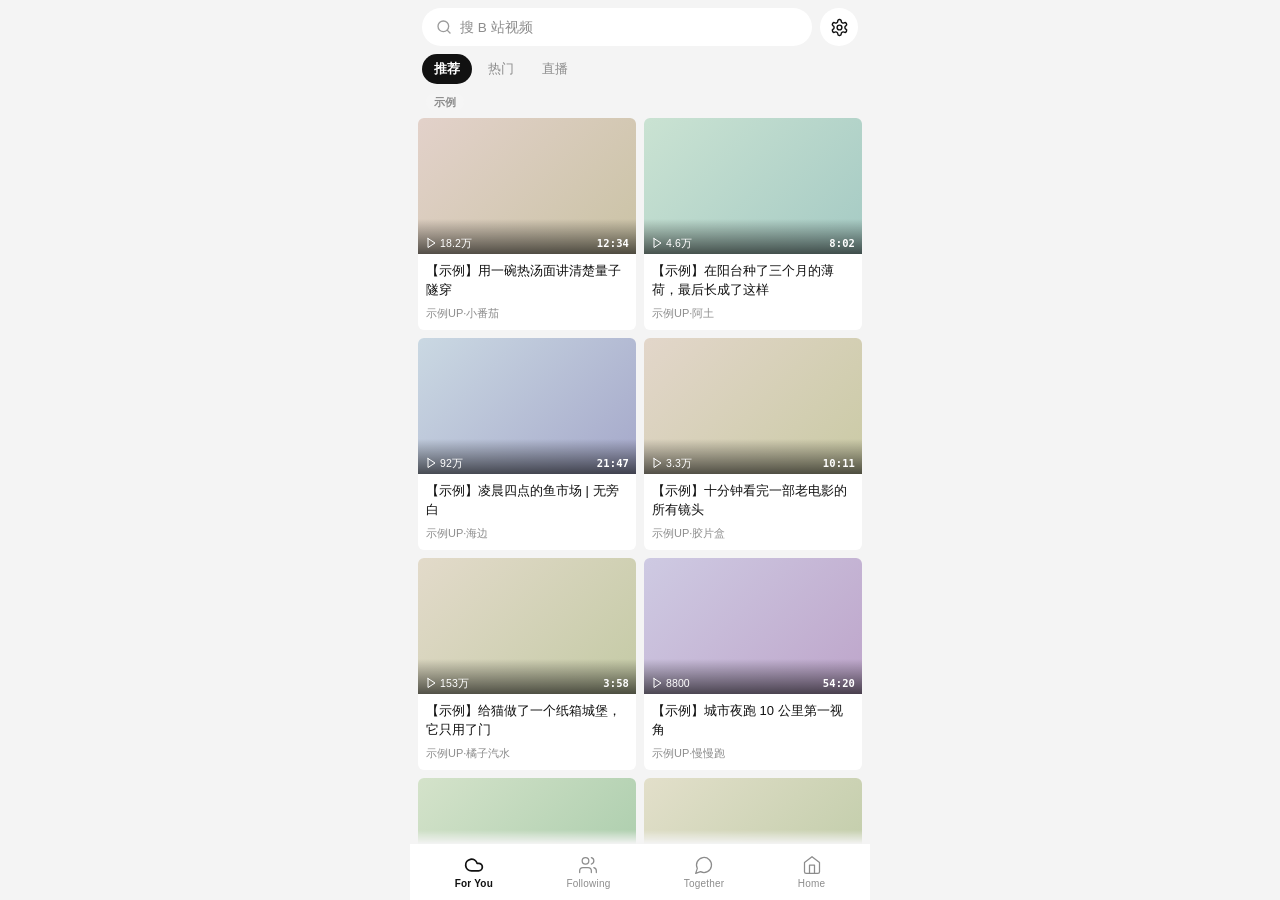
==== client/browse/index.html @ cd06a429 "bilitube: watch Bilibili together with your AI A self-hosted Bilibili player, a browse page and an M" ====
<!doctype html>
<html lang="zh-CN">
<head>
<meta charset="utf-8">
<meta name="viewport" content="width=device-width, initial-scale=1, viewport-fit=cover">
<title>bilitube</title>
<meta name="theme-color" content="#ffffff">
<!-- 封面直连 B 站图床：外站 Referer 它会 403。same-origin＝去别家不带 Referer，同站页面照带（播放页靠它认出从逛片页点进去的） -->
<meta name="referrer" content="same-origin">
<!-- bilitube 逛片页：推荐 / 关注 / 聊过 / 我的四页，点一部片跳到播放页（../?film=…）。
     外壳（顶栏、底栏、设置卡、按压手感、过渡动画）照 eryu（耳屿，CC BY-NC-SA 4.0，
     https://github.com/sebastianevan200-stack/eryu ，© Evelyn & River）的 client/index.html 改写，皮肤变量名沿用 eryu（见 skins.css）。
     两套皮：黑白（默认）和自定义（主题色＋自传底图），共用一个日夜开关（html[data-theme]）。
     部署要改的东西都在 config.js。
     图标：Lucide（https://lucide.dev ，ISC License，Copyright (c) Lucide Contributors 2022；
     portions (c) Cole Bemis 2013-2022, Feather, MIT）为主，另有两枚与 Feather Icons（MIT）相同，见 icons.js 和仓库根目录 NOTICE。 -->
<script src="config.js?v=8"></script>
<script>/* 在样式表加载前先把皮肤和日夜写到 <html> 上，免得开页闪一下。
   日夜的优先级：地址里的 ?theme= > 用户在设置里选过的 > config.followThemeKey 指向的键 > 系统深浅色。
   皮肤同理（?skin= > 选过的），只认 custom，其他值一律当黑白（bw）。 */
(function () {
  var C = window.BILITUBE_CONFIG || {}, P = C.storePrefix || "bilitube_", d = document.documentElement, s = null, t = null, q = null;
  try { q = new URLSearchParams(location.search); } catch (e) {}
  try { s = localStorage.getItem(P + "skin"); t = localStorage.getItem(P + "theme"); } catch (e) {}
  if (q && q.get("skin")) s = q.get("skin");
  if (q && q.get("theme")) t = q.get("theme");
  if (t !== "dark" && t !== "light") {
    try { if (C.followThemeKey) t = localStorage.getItem(C.followThemeKey); } catch (e) {}
    if (t !== "dark" && t !== "light") t = (window.matchMedia && matchMedia("(prefers-color-scheme: dark)").matches) ? "dark" : "light";
  }
  if (s !== "custom") s = "bw";
  /* 嵌入模式（?embed=1，且确实在 iframe 里）：给宿主聊天页用的窄版——没有底栏，推荐页顶栏右边那颗进「我的」。
     版式在 app.css 末尾，配色在 skins.css 末尾。 */
  if (q && q.get("embed") === "1" && window.parent !== window) d.setAttribute("data-embed", "1");
  d.setAttribute("data-theme", t);
  d.setAttribute("data-skin", s);
  document.querySelector('meta[name="theme-color"]').content = t === "dark" ? "#0a0a0a" : "#ffffff";
})();</script>
<link rel="stylesheet" href="skins.css?v=9">
<link rel="stylesheet" href="app.css?v=11">
</head>
<body>
<div id="skin-bg"></div>
<div id="app">
  <div class="topbar">
    <a class="topbar-btn" id="homeBtn" href="#" title="回主页" aria-label="回主页" hidden><i data-ic="back" data-s="20" data-w="1.8"></i></a>
    <form class="search-bar" id="searchForm" role="search" hidden>
      <button class="search-btn" type="submit" aria-label="搜索"><i data-ic="search" data-s="16" data-w="2"></i></button>
      <input class="search-input" id="searchIn" type="search" placeholder="搜 B 站视频" autocomplete="off" enterkeyhint="search">
      <button class="search-clear hidden" id="searchX" type="button" aria-label="清空"><i data-ic="x" data-s="14" data-w="2"></i></button>
    </form>
    <div class="topbar-title" id="topTitle"></div>
    <button class="topbar-btn" id="setBtn" type="button" title="设置" aria-label="设置"><i data-ic="gear" data-s="19" data-w="1.8"></i></button>
  </div>

  <div class="ptr" id="ptr" aria-hidden="true"><i data-ic="refresh" data-s="17" data-w="2"></i></div>
  <main class="tab-body" id="body">
    <section class="page" data-page="rcmd" id="pg-rcmd"></section>
    <section class="page" data-page="follow" id="pg-follow" hidden></section>
    <section class="page" data-page="talked" id="pg-talked" hidden></section>
    <section class="page" data-page="me" id="pg-me" hidden></section>
    <section class="page" data-page="sub" id="pg-sub" hidden></section>
  </main>

  <nav class="bottom-nav" id="nav">
    <button class="nav-item active" data-go="rcmd" type="button"><i data-ic="cloud"></i><span>For You</span></button>
    <button class="nav-item" data-go="follow" type="button"><i data-ic="users"></i><span>Following</span></button>
    <button class="nav-item" data-go="talked" type="button"><i data-ic="chat"></i><span>Together</span></button>
    <button class="nav-item" data-go="me" type="button"><i data-ic="home"></i><span>Home</span></button>
  </nav>
</div>
<div class="toast" id="toast" role="status" hidden></div>
<script src="icons.js"></script>
<script>window.BILITUBE_ICONS.mount();</script>
<script src="demo.js?v=2"></script>
<script src="prefs.js?v=5"></script>
<script src="app.js?v=11"></script>
</body>
</html>
---- client/browse/skins.css ----
/* ── 皮肤：两套，共用一个日夜开关（html[data-theme=light|dark]）。
   黑白＝html[data-skin=bw]（默认）：纯黑白，不垫底图，不用毛玻璃和阴影。
   自定义＝html[data-skin=custom]：底色和黑白一样，另加两样——
     ① 主题色 --key（在设置里挑，app.js 的 setAccent 写到 <html> 上），只用在选中的标签、底栏当前页、主要按钮、时间钮和链接上；
     ② 自传的底图（#skin-bg，有图时 <html> 带 data-bg="own"），这时区块变透明，只给托字的行和卡垫一层淡底（规则在 app.css 末尾）。
   设置卡、弹出卡这类面板在两套皮下都是黑白的样子，不跟主题色。
   变量名沿用 eryu 的 client/index.html；app.css 只读这些变量，不写死颜色。 ── */
:root {
  --ink: #111111; --ink-soft: #4a4a4a; --muted: #8c8c8c; --faint: #c9c9c9;
  --rose-deep: #111111;                     /* 顶栏圆钮里的图标色（变量名沿用 eryu） */
  --accent: #111111; --accent-soft: #6b6b6b;
  --btn: #111111; --btn-ink: #ffffff;       /* 面板里的实心小钮：永远黑（夜里白），不跟主题色 */
  --key: var(--btn); --key-ink: var(--btn-ink);   /* 主题色：没挑过＝和按钮一样的黑/白 */
  --good: #4d9b7b;
  --bad: #d96a5e;
  --paper: #ffffff;                         /* 内容块、卡片 */
  --seam: #f4f4f4;                          /* 页底和块之间的灰缝；面板里的行 */
  --milk: #f5f5f5; --milk-strong: #ffffff;  /* 按下态、加载骨架、小胶囊 */
  --line: #e8e8e8; --hairline: #ececec;
  --cv-bg: #f0f0f0;                         /* 封面没加载出来时 */
  --rose-rgb: 17, 17, 17; --rose-deep-rgb: 17, 17, 17;
  --pop-rgb: 17, 17, 17; --on-pop: #ffffff; /* 提示条的底与字 */
  --font-ui: -apple-system, BlinkMacSystemFont, "SF Pro Rounded", "PingFang SC", "Microsoft YaHei", sans-serif;
  --font-mono: "SF Mono", "Fira Code", "Cascadia Code", monospace;
  --r-s: 12px; --r-m: 20px; --r-full: 999px;
  --safe-bottom: env(safe-area-inset-bottom, 0px);
  color-scheme: light;

  /* ── 运动体系 ──
     只动 transform 和 opacity：这两个走合成器，不触发布局。
     时长全部收在这四个变量里，调一处全站跟着走。 */
  --ease-out:    cubic-bezier(.16, 1, .3, 1);      /* ≈ expo.out：猛起步、极缓收尾，主力 */
  --ease-in-out: cubic-bezier(.87, 0, .13, 1);     /* ≈ expo.inOut：转场用，两头都稳 */
  --ease-spring: cubic-bezier(.22, 1.12, .44, 1);  /* 轻微过冲，按压回弹用 */
  --ease-press:  cubic-bezier(.4, 0, .2, 1);       /* 按下去要跟手，这条不能慢 */

  --t-press: .12s;   /* 按下：必须即时 */
  --t-fast:  .3s;    /* 小元件：胶囊、图标、勾选 */
  --t-base:  .55s;   /* 主力：入场、卡片、封面 */
  --t-slow:  .9s;    /* 大转场 */
  --stagger: 42ms;   /* 列表逐行错开的间隔 */
}


/* ── 夜间：两套皮共用 ── */
html[data-theme="dark"] {
  --ink: #f2f2f2; --ink-soft: #b4b4b4; --muted: #7d7d7d; --faint: #3c3c3c;
  --rose-deep: #f2f2f2;
  --accent: #ffffff; --accent-soft: #a0a0a0;
  --btn: #f2f2f2; --btn-ink: #0a0a0a;
  --paper: #141414; --seam: #000000;
  --milk: #222222; --milk-strong: #1a1a1a;
  --line: #262626; --hairline: #1f1f1f;
  --cv-bg: #1e1e1e;
  --rose-rgb: 242, 242, 242; --rose-deep-rgb: 242, 242, 242;
  --pop-rgb: 242, 242, 242; --on-pop: #0a0a0a;
  color-scheme: dark;
}
input { color: var(--ink); }
input::placeholder { color: var(--muted); }

/* ── 自定义皮的底图：只有传了图（html[data-bg=own]，app.js 只在自定义皮下加）才显示。
   设置里「背景填充」控制 --bg-show（底图的不透明度，透出来的是素底 --paper），「背景模糊」控制 --bg-blur。
   --wash 是盖在图上的一层很薄的白（夜间为黑）纱，让没垫底的字（名字、数字、宫格）在花哨的图上也看得清；
   --film 是托字的行和卡共用的那层淡底。两者的浓淡都只在这里调。 ── */
html[data-skin="custom"] {
  --wash-a: 0.16; --wash: rgba(255, 255, 255, var(--wash-a));
  --film-a: 0.58; --film: rgba(255, 255, 255, var(--film-a));
  --film-2: rgba(255, 255, 255, calc(var(--film-a) + 0.2));   /* 叠在 --film 上的按钮、按下态 */
  --chip-a: 0.7; --chip: rgba(255, 255, 255, var(--chip-a));   /* 顶栏两颗圆钮和搜索条：直接浮在图上，白天白、夜间黑 */
}
html[data-skin="custom"][data-theme="dark"] {
  --wash-a: 0.55; --wash: rgba(0, 0, 0, var(--wash-a));
  --film-a: 0.42; --film: rgba(0, 0, 0, var(--film-a));
  --film-2: rgba(0, 0, 0, calc(var(--film-a) + 0.12));
  --chip-a: 0.5; --chip: rgba(0, 0, 0, var(--chip-a));
}
/* 灰字直接落在图上容易看不清：有底图时，页面内容（#app，不含弹出面板）的次要文字颜色加深一档 */
html[data-bg="own"] #app { --ink-soft: #333333; --muted: #6a6a6a; }
html[data-bg="own"][data-theme="dark"] #app { --ink-soft: #d6d6d6; --muted: #ababab; }
#skin-bg {
  position: fixed; inset: -40px; z-index: 0; pointer-events: none; display: none;
  background: center / cover no-repeat;
  filter: blur(var(--bg-blur, 14px)); transform: scale(1.08);   /* 放大一点，糊开的边不露白 */
  opacity: var(--bg-show, 1);
}
html[data-bg="own"] #skin-bg { display: block; }
#skin-bg::after { content: ""; position: absolute; inset: 0; background: var(--wash, transparent); }
.hs-range { flex: 1; min-width: 0; accent-color: var(--btn); height: 28px; }

/* ── 设置卡里的行：实底，无描边、无阴影、无毛玻璃 ── */
.home-settings { margin: 10px 14px 4px; display: flex; flex-direction: column; gap: 8px; }
.hs-row {
  display: flex; align-items: center; gap: 10px; padding: 10px 14px;
  background: var(--seam); border: 0; border-radius: 16px;
}
.hs-label { font-size: 11.5px; font-weight: 600; color: var(--accent); letter-spacing: 0.18em; flex-shrink: 0; }
.hs-val { flex: 1; min-width: 0; font-size: 12.5px; color: var(--ink-soft); white-space: nowrap; overflow: hidden; text-overflow: ellipsis; }
.hs-sec { margin: 14px 4px 2px; font-size: 11px; font-weight: 600; letter-spacing: 0.18em; color: var(--muted); }
.hs-input { flex: 1; min-width: 0; font: inherit; font-size: 13px; color: var(--ink); background: transparent; border: none; border-bottom: 1px solid var(--hairline); padding: 4px 2px; outline: none; }
@media (pointer: coarse) { .hs-input { font-size: 16px; } }   /* iPhone：输入框字号小于 16px，点进去整页会自己放大 */
.hs-input:focus { border-bottom-color: var(--accent); }
.hs-avatar { width: 34px; height: 34px; border-radius: 50%; overflow: hidden; flex-shrink: 0; background: var(--milk-strong); border: 1px solid var(--line); display: grid; place-items: center; color: var(--muted); cursor: pointer; }
.hs-avatar img { width: 100%; height: 100%; object-fit: cover; display: block; }
.hs-btn {
  background: var(--btn); color: var(--btn-ink); border: none; border-radius: var(--r-full);
  padding: 7px 14px; font-size: 12px; font-weight: 600; flex-shrink: 0;
}
.hs-btn.on { background: var(--btn); color: var(--btn-ink); }
.hs-btn-quiet { background: var(--paper); color: var(--ink-soft); border: 0; }
.hs-seg { display: flex; gap: 6px; margin-left: auto; }
.hs-seg .hs-btn { display: inline-flex; align-items: center; gap: 5px; }
.skin-swatches { display: flex; gap: 10px; flex: 1; justify-content: flex-end; }
.skin-sw {
  width: 30px; height: 30px; border-radius: 50%; border: 2px solid var(--faint); padding: 0; position: relative;
  transition: transform var(--t-fast) var(--ease-spring), box-shadow var(--t-fast) var(--ease-out);
}
.skin-sw[data-skin="bw"] { background: #ffffff; box-shadow: inset 0 0 0 6px #111111; }   /* 黑白：白芯黑圈 */
.skin-sw[data-skin="bw"].active { box-shadow: inset 0 0 0 6px #111111, 0 0 0 2px var(--btn); }
.skin-sw[data-skin="custom"] { background: conic-gradient(from 200deg, #ffd6e4, #fff3cf, #cfe8ff, #e9d6ff, #ffd6e4); }
.skin-sw.active { transform: scale(1.12); box-shadow: 0 0 0 2px var(--btn); }
.skin-sw.active::after {
  content: '✓'; position: absolute; inset: 0; display: grid; place-items: center;
  font-size: 13px; font-weight: 700; color: #fff; text-shadow: 0 1px 2px rgba(0, 0, 0, 0.55);
}

/* ── 设置卡、扫码卡：两套皮下都是白卡（夜间黑卡），不跟主题色，不加阴影和毛玻璃 ── */
.qr-sheet {
  position: fixed; inset: 0; z-index: 9200; display: flex; align-items: center; justify-content: center;
  background: rgba(0, 0, 0, 0.4);
  animation: sheetIn var(--t-fast) var(--ease-out);
}
@keyframes sheetIn { from { opacity: 0; } to { opacity: 1; } }
@keyframes cardIn { from { opacity: 0; transform: translateY(10px) scale(.97); } to { opacity: 1; transform: none; } }
.qr-sheet .qr-card { animation: cardIn var(--t-base) var(--ease-out); }
.qr-sheet.hidden { display: none; }
.qr-card {
  width: min(320px, 90vw); background: var(--paper); border: 0; border-radius: 22px;
  padding: 20px 18px 16px; text-align: center;
}
.qr-title { font-size: 11.5px; font-weight: 600; letter-spacing: 0.18em; color: var(--accent); }
.qr-actions { display: flex; gap: 8px; justify-content: center; margin-top: 10px; }
.qr-actions button {
  font: inherit; font-size: 12px; border-radius: var(--r-full); padding: 7px 14px;
  border: 0; background: transparent; color: var(--ink-soft);
}
.qr-actions button.primary { background: var(--btn); color: var(--btn-ink); }
.set-card { text-align: left; }
.set-card .qr-title { text-align: center; margin-bottom: 12px; }
.set-card .home-settings { margin: 0; }
.set-card .hs-row { margin-top: 8px; }
.set-card .qr-actions { margin-top: 14px; }

@media (prefers-reduced-motion: reduce) {
  :root { --t-press: 0s; --t-fast: 0s; --t-base: 0s; --t-slow: 0s; --stagger: 0ms; }
}

/* ── 嵌入模式（html[data-embed]，?embed=1）：黑白皮的白天换一组更柔和的浅色，便于和宿主聊天页搭配——
   灰缝和按下态用浅粉（#FAEEF5 / #F9DCEC），选中和实心按钮用玫瑰色 #D9A3BD，文字用暖灰（#6F6E71 一族）。
   夜间仍是黑白；自定义皮不改（以用户自己挑的主题色和底图为准）。播放页（client/index.html）的嵌入模式用的是同一组色值。
   想让嵌入时也保持纯黑白，删掉下面这两段即可。 ── */
html[data-embed][data-skin="bw"]:not([data-theme="dark"]) {
  --ink: #57555a; --ink-soft: #6f6e71; --muted: #8c8b8e; --faint: #b0afb1;
  --rose-deep: #6f6e71; --accent: #6f6e71; --accent-soft: #8c8b8e;
  --btn: #d9a3bd; --btn-ink: #ffffff;
  --key: #d9a3bd; --key-ink: #ffffff;
  --seam: #faeef5; --milk: #faeef5; --milk-strong: #f9dcec;
  --line: #f3e3ec; --hairline: #f6e9f0; --cv-bg: #faeef5;
  --rose-rgb: 111, 110, 113; --rose-deep-rgb: 111, 110, 113;
  --pop-rgb: 111, 110, 113;
}
html[data-embed][data-theme="dark"] { --milk-strong: #222222; }
---- client/browse/app.css ----
/* bilitube 逛片页的版式。
   外壳（顶栏两颗圆钮、底栏、按压手感、入场动画、设置卡）照 eryu（耳屿，CC BY-NC-SA 4.0，
   https://github.com/sebastianevan200-stack/eryu ，© Evelyn & River）的 client/index.html 改写；
   颜色全部读 skins.css 的变量，去掉了毛玻璃、半透明和阴影。
   内容区参照 B 站 App 的板块排法：不画线、不画框，页底一层浅灰（--seam），内容落在白块上，
   块与块之间留一道灰缝；选中态用实底。 */

/* ── Reset（照 eryu） ── */
*, *::before, *::after { box-sizing: border-box; margin: 0; padding: 0; }
html, body {
  height: 100%; width: 100%; height: 100dvh;
  font-family: var(--font-ui); font-weight: 500; color: var(--ink);
  overflow: hidden; background: var(--seam, var(--paper));
  -webkit-font-smoothing: antialiased; -webkit-tap-highlight-color: transparent;
}
button { font-family: inherit; cursor: pointer; color: inherit; }
input { font-family: inherit; }
a { color: inherit; text-decoration: none; }
[hidden] { display: none !important; }
button:focus-visible, input:focus-visible, a:focus-visible, [tabindex]:focus-visible {
  outline: 2px solid rgba(var(--rose-deep-rgb), 0.55); outline-offset: 2px; border-radius: 8px;
}

/* ── App Shell（照 eryu） ── */
#app { width: 100%; height: 100%; height: 100dvh; display: flex; flex-direction: column; overflow: hidden; position: relative; z-index: 1; background: var(--seam, var(--paper)); }
@media (min-width: 560px) { #app { max-width: 460px; margin: 0 auto; } }

/* ── Top Bar（照 eryu：左右两颗浮钮；推荐页中间是搜索条，二级页中间是标题） ── */
/* 顶栏高度只由一个变量决定：--top-inset ＝ 安全区（--sat）＋ 54px。顶栏本身就是这么高（38px 的钮居中，上下各留 8px），
   内容区顶上也正好让出这么多。高度写死而不靠内边距撑，免得里面某个元素稍高一点顶栏就变高、压住下面的标签行。 */
:root { --sat: env(safe-area-inset-top, 0px); --top-inset: calc(54px + var(--sat)); }
.topbar {
  position: absolute; top: 0; left: 0; right: 0; z-index: 6;
  height: var(--top-inset); padding: var(--sat) 12px 0;
  display: flex; align-items: center; justify-content: space-between; gap: 8px;
  background: transparent;   /* 不画带子：滚上来的内容靠 .tab-body 顶上的渐隐退场 */
}
.topbar-title { flex: 1; text-align: center; font-size: 15px; font-weight: 600; color: var(--ink); }
.topbar-title:empty { display: none; }
.topbar-btn {
  width: 38px; height: 38px; flex-shrink: 0;
  background: var(--paper); border: 0; border-radius: var(--r-full);
  color: var(--rose-deep); text-decoration: none;
  display: flex; align-items: center; justify-content: center;
  transition: transform var(--t-base) var(--ease-spring), background var(--t-fast) var(--ease-out);
}
.topbar-btn:active { transform: scale(0.9); }
/* 搜索胶囊（照 eryu .search-bar，去掉描边）。左边的放大镜就是提交按钮，回车也能搜 */
.search-bar {
  flex: 1; min-width: 0; height: 38px; display: flex; align-items: center; gap: 4px; padding: 0 5px 0 6px;
  background: var(--paper); border: 0; border-radius: var(--r-full); color: var(--ink-soft);
}
.search-input { flex: 1; border: none; background: transparent; font-size: 13.5px; color: var(--ink); outline: none; min-width: 0; padding: 4px 0; }
@media (pointer: coarse) { .search-input { font-size: 16px; } }   /* iPhone：输入框字号小于 16px，点进去整页会自己放大（搜索条、房间号都是这个类） */
.search-input::placeholder { color: var(--muted); }
.search-input::-webkit-search-cancel-button { display: none; }
.search-btn { background: none; border: 0; color: var(--ink-soft); padding: 6px 4px 6px 8px; border-radius: var(--r-full); display: flex; flex-shrink: 0; transition: transform var(--t-base) var(--ease-spring); }
.search-btn .ic { opacity: 0.55; }
.search-btn:active { transform: scale(0.9); }
.search-clear { background: none; border: none; color: var(--muted); padding: 6px; border-radius: var(--r-full); display: flex; }
.search-clear.hidden { display: none; }

/* ── Body ── */
.tab-body { flex: 1; overflow-y: auto; overflow-x: hidden; -webkit-overflow-scrolling: touch; scrollbar-width: none; }
/* 渐隐：遮罩挂在滚动容器本身（遮罩随容器的框走、不随内容滚动，整块只算一次，不是每行一份）。
   顶部：顶栏下沿（--top-inset）以下完全显示，往上 --fade-top 这一段淡出；底部：贴着底栏的 --fade-bot 一段淡出。
   淡掉的地方露出后面的页底（黑白皮是灰缝色，自定义皮是底图），所以顶栏、底栏都不需要画底色。 */
:root { --fade-top: 12px; --fade-bot: 14px; }   /* 顶部这段要短：圆钮下沿在 --top-inset 上方 8px，再长就会从钮后面透出半截字 */
.tab-body {
  -webkit-mask-image: linear-gradient(to bottom, transparent calc(var(--top-inset) - var(--fade-top)), #000 var(--top-inset), #000 calc(100% - var(--fade-bot)), transparent);
          mask-image: linear-gradient(to bottom, transparent calc(var(--top-inset) - var(--fade-top)), #000 var(--top-inset), #000 calc(100% - var(--fade-bot)), transparent);
}
.tab-body::-webkit-scrollbar { display: none; }
.page { padding: var(--top-inset) 0 12px; }

/* ── 入场动画（照 eryu）：列表逐行错开 --stagger，最多错开到第 14 行；切页时整页轻轻淡入。只动 transform / opacity ── */
@keyframes stagger-in {
  from { opacity: 0; transform: translate3d(0, 14px, 0); }
  to   { opacity: 1; transform: none; }
}
.stagger-in {
  animation: stagger-in var(--t-base) var(--ease-out) backwards;
  animation-delay: calc(min(var(--i, 0), 14) * var(--stagger));
}
@keyframes tab-enter { from { opacity: 0; } to { opacity: 1; } }
.tab-body.tab-enter { animation: tab-enter var(--t-fast) var(--ease-out); }

/* ── 下拉刷新：圆钮的样式同顶栏 .topbar-btn，转圈速度同 .spinner（0.6s） ── */
.ptr {
  position: absolute; left: 50%; top: var(--top-inset); z-index: 5; width: 36px; height: 36px; border-radius: var(--r-full);
  background: var(--paper); color: var(--ink-soft); display: grid; place-items: center; pointer-events: none;
  opacity: 0; transform: translate3d(-50%, -44px, 0);
}
.ptr .ic { display: block; }
.ptr.busy .ic { animation: spin 0.6s linear infinite; }
.tab-body { overscroll-behavior-y: contain; }

/* ── Bottom Nav（照 eryu，改为实底） ── */
.bottom-nav {
  display: flex; justify-content: space-around; align-items: center;
  margin: 0; padding: 6px 8px calc(var(--safe-bottom) + 6px);
  background: var(--paper); flex-shrink: 0; position: relative;
}
.nav-item {
  display: flex; flex-direction: column; align-items: center; gap: 3px;
  background: none; border: none; color: var(--muted);
  font-size: 10px; letter-spacing: 0.2px; padding: 5px 18px;
  transition: color var(--t-fast) var(--ease-out), transform var(--t-base) var(--ease-spring);
}
.nav-item:active { transform: translateY(1px); }
.nav-item.active { color: var(--key); }
.nav-item.active span { font-weight: 600; }
.nav-item svg { fill: none; stroke: currentColor; stroke-width: 1.5; stroke-linecap: round; stroke-linejoin: round; transition: stroke-width var(--t-fast) var(--ease-out); }
.nav-item.active svg { fill: none; stroke-width: 2.1; }

/* ── 通用：白块、灰缝、空状态 ── */
.blk { background: var(--paper); padding: 12px 16px; }
.blk + .blk, .gap { margin-top: 8px; }
.card { background: var(--paper); border-radius: var(--r-s); margin: 0 10px 10px; padding: 12px 14px; }
.blk-hd { display: flex; align-items: center; gap: 8px; margin-bottom: 10px; }
.blk-hd .t { font-size: 15px; font-weight: 600; color: var(--ink); min-width: 0; overflow: hidden; text-overflow: ellipsis; white-space: nowrap; }
.blk-hd .more { margin-left: auto; flex-shrink: 0; display: inline-flex; align-items: center; gap: 1px; font-size: 12px; color: var(--muted); background: none; border: 0; padding: 0; }
.empty-line { padding: 18px 16px; color: var(--muted); font-size: 12.5px; letter-spacing: .02em; }
.demo { font-size: 10.5px; font-weight: 600; color: var(--muted); background: var(--milk); border-radius: var(--r-full); padding: 2px 8px; }
.demo-row { padding: 0 16px 8px; }

/* 标签：未选中只有灰字，选中为实底（推荐/热门/直播、关注里的人、追番/追剧） */
.tabs { display: flex; align-items: center; gap: 4px; padding: 0 12px 8px; overflow-x: auto; scrollbar-width: none; }
.tabs::-webkit-scrollbar { display: none; }
.tab { flex: 0 0 auto; border: 0; background: none; color: var(--muted); font-size: 13px; font-weight: 500; padding: 6px 12px; border-radius: var(--r-full); white-space: nowrap; }
.tab.on { background: var(--key); color: var(--key-ink); font-weight: 600; }
.tabs .sp { flex: 1; }
.tab.icon { display: inline-flex; align-items: center; gap: 4px; color: var(--ink-soft); }

/* ── 封面 ── */
.cv { position: relative; width: 100%; aspect-ratio: 16 / 10; overflow: hidden; background: var(--cv-bg, var(--milk)) center / cover no-repeat; border-radius: 6px; }
.cv.ph { background-image: linear-gradient(135deg, hsl(var(--h, 330) 30% 84%), hsl(calc(var(--h, 330) + 30) 26% 72%)); }
html[data-theme="dark"] .cv.ph { background-image: linear-gradient(135deg, hsl(var(--h, 330) 16% 30%), hsl(calc(var(--h, 330) + 30) 14% 20%)); }
/* 封面底部一层从下往上的暗渐变：播放量、弹幕数在左，时长在右 */
.cv .ov {
  position: absolute; left: 0; right: 0; bottom: 0; padding: 18px 7px 5px; display: flex; align-items: center; gap: 9px;
  background: linear-gradient(to top, rgba(0, 0, 0, 0.62), rgba(0, 0, 0, 0)); color: #fff;
  font: 500 10.5px/1 var(--font-ui); letter-spacing: 0.01em;
}
.cv .ov span { display: inline-flex; align-items: center; gap: 3px; white-space: nowrap; }
.cv .ov .r { margin-left: auto; font-family: var(--font-mono); font-weight: 600; }
.cv .ov svg { width: 12px; height: 12px; }
/* 封面是 <img loading=lazy>（直连 B 站图床小图），到了再淡进来；叠在暗渐变那层底下 */
.cv .cvi { position: absolute; inset: 0; width: 100%; height: 100%; object-fit: cover; opacity: 0; transition: opacity var(--t-fast, .18s) ease-out; }
.cv .cvi.on { opacity: 1; }
.cv .ov { z-index: 1; }

/* 推荐：两列白卡（卡片没有边框，靠灰缝分开） */
.grid2 { display: grid; grid-template-columns: 1fr 1fr; gap: 8px; padding: 0 8px; }
.vc { min-width: 0; cursor: pointer; display: block; background: var(--paper); border-radius: 6px; overflow: hidden; transition: transform var(--t-base) var(--ease-spring); }
.vc .cv { border-radius: 0; }
.vc .t { padding: 8px 8px 0; font-size: 13px; font-weight: 400; line-height: 1.45; color: var(--ink); min-height: calc(2.9em + 8px);
  display: -webkit-box; -webkit-line-clamp: 2; -webkit-box-orient: vertical; overflow: hidden; }
.vc .m { padding: 6px 8px 9px; font-size: 11px; color: var(--muted); white-space: nowrap; overflow: hidden; text-overflow: ellipsis; }
.vc:active { transform: scale(0.978); }
.more-row { display: flex; justify-content: center; padding: 14px 0 4px; }

/* 一排三张（收藏夹预览、AI 入口卡） */
.row3 { display: grid; grid-template-columns: repeat(3, 1fr); gap: 8px; }
.row3 .it { min-width: 0; cursor: pointer; }
.row3 .t { margin-top: 6px; font-size: 12px; line-height: 1.4; color: var(--ink); display: -webkit-box; -webkit-line-clamp: 2; -webkit-box-orient: vertical; overflow: hidden; }

/* 一行一条（历史记录、稍后再看、播放列表、番剧）：左边封面，右边标题和灰字，行与行之间只留空白 */
.rows { display: flex; flex-direction: column; }
.row { display: flex; gap: 12px; padding: 8px 16px; cursor: pointer; background: var(--paper); transition: transform var(--t-base) var(--ease-spring), background var(--t-fast) var(--ease-out); }
.row:active { background: var(--milk); }
/* 列表行按下时轻微缩小（照 eryu 的按压手感） */
.row:active, .post:active, .lv:active { transform: scale(0.978); }
.post, .lv { transition: transform var(--t-base) var(--ease-spring), background var(--t-fast) var(--ease-out); }

/* ── 横滑删除（播放列表 / 稍后再看）：行底下垫一层删除按钮，往哪边滑就从哪边露出来；滑过半行变成红底＝松手就删 ── */
.sw { position: relative; overflow: hidden; }
.sw-act { position: absolute; inset: 0; display: flex; align-items: center; justify-content: flex-end; padding: 0 28px; background: var(--milk); color: var(--ink-soft); cursor: pointer; opacity: 0; transition: opacity var(--t-fast) var(--ease-out), background var(--t-fast) var(--ease-out), color var(--t-fast) var(--ease-out); }
.sw.l .sw-act { justify-content: flex-start; }
.sw.l .sw-act, .sw.r .sw-act { opacity: 1; }
.sw.go .sw-act, .sw.open .sw-act { background: var(--bad); color: #fff; }
.sw-ic { display: inline-flex; transition: transform var(--t-base) var(--ease-spring); }
.sw.go .sw-ic { transform: scale(1.15); }
.sw .row { position: relative; touch-action: pan-y; will-change: transform; transition: transform var(--t-base) var(--ease-out), background var(--t-fast) var(--ease-out); }
.sw.gone { opacity: 0; transition: opacity var(--t-fast) var(--ease-out); }
.sw.gone .row { transition: transform .26s var(--ease-out); }
.row .cv { width: 136px; flex-shrink: 0; }
.row .tx { flex: 1; min-width: 0; display: flex; flex-direction: column; }
.row .t { font-size: 13.5px; font-weight: 400; line-height: 1.45; color: var(--ink); display: -webkit-box; -webkit-line-clamp: 2; -webkit-box-orient: vertical; overflow: hidden; }
.row .m { margin-top: auto; font-size: 11px; color: var(--muted); white-space: nowrap; overflow: hidden; text-overflow: ellipsis; line-height: 1.6; }
.grp { font-size: 15px; font-weight: 600; padding: 14px 16px 6px; }
.blk.flush { padding: 0 0 8px; }

/* ── 关注 ── */
.live-sum { display: flex; align-items: center; gap: 10px; cursor: pointer; padding: 2px 0; }
.live-sum + .live-sum { margin-top: 10px; }
.live-sum .fa { width: 28px; height: 28px; border-radius: 50%; background: var(--milk) center / cover; flex-shrink: 0; }
.live-sum .k { font-size: 12px; font-weight: 600; background: var(--key); color: var(--key-ink); border-radius: 4px; padding: 2px 5px; flex-shrink: 0; }
.live-sum .tx { flex: 1; min-width: 0; font-size: 13px; color: var(--ink); white-space: nowrap; overflow: hidden; text-overflow: ellipsis; }
.live-sum .tx b { font-weight: 600; margin-right: 6px; }
.live-sum .tx span { color: var(--muted); }
/* AI 主页的「关注」：一行四个，头像圆＋名字一行 */
.fg-ups { display: grid; grid-template-columns: repeat(4, 1fr); gap: 14px 6px; }
.fg-up { display: flex; flex-direction: column; align-items: center; gap: 6px; min-width: 0; background: none; border: 0; padding: 0; cursor: pointer; color: var(--ink); }
.fg-up .fa { width: 44px; height: 44px; border-radius: 50%; background: var(--milk) center / cover; }
.fg-up .nm { max-width: 100%; font-size: 12px; white-space: nowrap; overflow: hidden; text-overflow: ellipsis; }
.post { background: var(--paper); padding: 12px 16px 14px; cursor: pointer; }
.post + .post { margin-top: 8px; }
.post .who { font-size: 13.5px; font-weight: 600; color: var(--ink); }
.post .when { font-size: 11px; color: var(--muted); margin-top: 2px; }
.post .cv { margin-top: 10px; aspect-ratio: 16 / 9; }
.post .t { margin-top: 9px; font-size: 14px; font-weight: 500; line-height: 1.45; color: var(--ink); white-space: nowrap; overflow: hidden; text-overflow: ellipsis; }
.post .cv .ov { padding: 26px 10px 8px; font-size: 11.5px; }

/* ── 我的（参照 B 站 App 的「我的」：头像在左、名字在右，一排数字，下面是图标宫格） ── */
.me-top { display: flex; align-items: center; gap: 14px; }
/* 头像圆：有图就铺满；没图是纯色圆里一个线条小人 */
.av { display: inline-grid; place-items: center; flex-shrink: 0; border-radius: 50%; border: 0; padding: 0; background: var(--milk) center / cover no-repeat; color: var(--muted); }
.av.ph { background-image: none; }
.me-av { width: 60px; height: 60px; cursor: pointer; transition: transform var(--t-base) var(--ease-spring); }
.me-av:active { transform: scale(0.94); }
.av.sm { width: 26px; height: 26px; }
.me-who { min-width: 0; }
.me-name { font-size: 18px; font-weight: 600; color: var(--ink); }
.me-sub { font-size: 12px; color: var(--muted); margin-top: 3px; }
.nums { display: grid; grid-template-columns: repeat(4, 1fr); margin-top: 16px; }
.num { display: flex; flex-direction: column; align-items: center; gap: 3px; background: none; border: 0; padding: 2px 0; }
.num b { font-size: 16px; font-weight: 600; color: var(--ink); }
.num span { font-size: 11px; color: var(--muted); }
.gd-t { font-size: 15px; font-weight: 600; color: var(--ink); margin: 2px 0 4px; }
.grid4 { display: grid; grid-template-columns: repeat(4, 1fr); }
.gi { display: flex; flex-direction: column; align-items: center; gap: 7px; padding: 12px 0; background: none; border: 0; color: var(--ink); border-radius: var(--r-s); }
.gi:active { background: var(--milk); }
.gi span { font-size: 12px; color: var(--ink-soft); }

/* ── AI 的入口卡（「我的」页最下面）和 AI 的主页 ── */
.pal-card { cursor: pointer; padding-bottom: 14px; transition: background var(--t-fast) var(--ease-out); }
.pal-card:active { background: var(--milk); }
.pal-card .blk-hd { margin-bottom: 10px; }
.pal-top .me-top { margin-bottom: 2px; }
.pal-empty { font-size: 12.5px; color: var(--muted); padding: 2px 0 2px; }
.pal-top { padding: 18px 16px 14px; }
.nums.n3 { grid-template-columns: repeat(3, 1fr); }
.nums div.num { cursor: default; }
.sec { display: flex; align-items: center; padding: 18px 16px 8px; }
.sec > span { font-size: 15px; font-weight: 600; color: var(--ink); }
.sec .more { margin-left: auto; display: inline-flex; align-items: center; gap: 1px; font-size: 12px; color: var(--muted); background: none; border: 0; padding: 0; }
.sec + div > .empty-line, .sec + .empty-line { padding-top: 4px; }
.pdm { display: flex; gap: 10px; align-items: baseline; }
.pdm + .pdm { margin-top: 12px; }
.pdm .tx { flex: 1; min-width: 0; }
.pdm .s { font-size: 13.5px; line-height: 1.55; color: var(--ink); word-break: break-word; }
.pdm .m { font-size: 11px; color: var(--muted); margin-top: 2px; white-space: nowrap; overflow: hidden; text-overflow: ellipsis; }

/* ── 聊过的片：一部片一张白卡（无边框），每行是时间钮＋一条弹幕 ── */
.tk-film { display: flex; gap: 10px; align-items: center; cursor: pointer; }
.tk-film .cv { width: 104px; flex-shrink: 0; }
.tk-film .tx { flex: 1; min-width: 0; }
.tk-film .t { font-size: 13.5px; font-weight: 500; line-height: 1.45; color: var(--ink); display: -webkit-box; -webkit-line-clamp: 2; -webkit-box-orient: vertical; overflow: hidden; }
.tk-film .m { font-size: 11px; color: var(--muted); margin-top: 3px; }
.tk-lines { margin-top: 10px; display: flex; flex-direction: column; gap: 6px; }
.ln { display: flex; gap: 8px; align-items: baseline; }
.ts { flex: 0 0 auto; min-width: 50px; text-align: center; font: 600 11px/1 var(--font-mono); color: var(--key); background: var(--milk); border-radius: var(--r-full); padding: 4px 7px; border: 0; }
.ts.same { visibility: hidden; }
.ln .tx { font-size: 13.5px; line-height: 1.6; color: var(--ink); word-break: break-word; }
.ln.ai .tx { color: var(--ink-soft); }
.ln.ai .who { font-size: 11px; font-weight: 600; color: var(--muted); margin-right: 6px; }
.ln .more-lines { font-size: 12px; color: var(--muted); padding-left: 58px; }
.mo { font-size: 13px; font-weight: 600; color: var(--muted); padding: 6px 16px 10px; }

/* ── 按压手感（照 eryu）：按下时过渡缩短到 --t-press，松手再按原速回弹 ── */
button:active, .nav-item:active, .row:active, .tab:active, .vc:active, .post:active, .lv:active {
  transition-duration: var(--t-press) !important;
  transition-timing-function: var(--ease-press) !important;
}

.toast {
  position: fixed; left: 50%; bottom: calc(76px + var(--safe-bottom)); transform: translateX(-50%); z-index: 9300;
  display: flex; align-items: center; gap: 14px;
  background: rgb(var(--pop-rgb)); color: var(--on-pop); font-size: 12.5px; padding: 8px 16px; border-radius: var(--r-full);
  white-space: nowrap; animation: fadeUp var(--t-fast) var(--ease-out);   /* 照 eryu .toast 的 fadeUp，补上 translateX(-50%) */
}
@keyframes fadeUp {
  from { opacity: 0; transform: translateX(-50%) translateY(8px); }
  to { opacity: 1; transform: translateX(-50%) translateY(0); }
}
.toast-act { background: none; border: 0; color: var(--on-pop); font-size: 12.5px; font-weight: 700; padding: 2px 0; text-decoration: underline; text-underline-offset: 3px; }
@keyframes spin { to { transform: rotate(360deg); } }
/* 照 eryu .spinner */
.spinner {
  width: 22px; height: 22px; border: 2.5px solid rgba(var(--rose-rgb), 0.2);
  border-top-color: var(--accent-soft); border-radius: 50%;
  animation: spin 0.6s linear infinite; margin: 34px auto;
}
.sk { background: var(--milk); border-radius: 6px; }

/* 设置卡（行、按钮、色块的样式在 skins.css）项目较多，矮屏上卡片内部滚动 */
.set-card { max-height: calc(100% - 32px - env(safe-area-inset-top, 0px) - env(safe-area-inset-bottom, 0px)); /* 不认 dvh 的旧 iPhone（iOS 15.4 以前）用这行 */ max-height: calc(100dvh - 32px - env(safe-area-inset-top, 0px) - env(safe-area-inset-bottom, 0px)); overflow-y: auto; overscroll-behavior: contain; scrollbar-width: none; }
.set-card::-webkit-scrollbar { display: none; }
.hs-avatar.av { width: 34px; height: 34px; }
/* 扫码卡：二维码是后端（mcp/bili_mcp.py）生成的 png */
.qr-box {
  margin: 14px auto 10px; width: 196px; height: 196px; background: #fff; border-radius: 14px; padding: 8px;
  display: grid; place-items: center;
}
.qr-box svg, .qr-box img { width: 100%; height: 100%; display: block; image-rendering: pixelated; }
.qr-box .spinner { margin: 0; }
.qr-msg { font-size: 12.5px; color: var(--ink-soft); min-height: 1.6em; line-height: 1.6; }
.acct { display: flex; flex-direction: column; align-items: center; gap: 8px; margin: 16px 0 8px; }
.acct-av { width: 64px; height: 64px; }
.acct-name { font-size: 15px; font-weight: 600; color: var(--ink); }

/* ── 直播（推荐页第三个标签）：房间号输入条＋关注的人在播 ── */
.room-in { display: flex; align-items: center; gap: 8px; padding: 4px 4px 4px 14px; background: var(--seam, var(--milk)); border-radius: var(--r-full); color: var(--ink-soft); }
.room-in > .ic { opacity: 0.55; }
.room-in .search-input { padding: 6px 0; }
.room-go { width: 32px; height: 32px; border: 0; border-radius: var(--r-full); background: var(--key); color: var(--key-ink); display: grid; place-items: center; flex-shrink: 0; transition: transform var(--t-base) var(--ease-spring); }
.room-go:active { transform: scale(0.9); }
.lv { display: flex; align-items: center; gap: 12px; padding: 8px 0; cursor: pointer; border-radius: var(--r-s); }
.lv .av { width: 40px; height: 40px; }
.lv .tx { flex: 1; min-width: 0; display: flex; flex-direction: column; gap: 2px; }
.lv .tx b { font-size: 14px; font-weight: 600; color: var(--ink); }
.lv .tx span { font-size: 12px; color: var(--muted); white-space: nowrap; overflow: hidden; text-overflow: ellipsis; }
.lv > .ic { color: var(--muted); }

.ic { display: block; flex-shrink: 0; fill: none; stroke: currentColor; stroke-linecap: round; stroke-linejoin: round; }

/* ── 自定义皮＋自传底图（html[data-bg=own]）：底图从顶栏一直透到底栏，中间不被切成一条一条。
   区块（.blk、小标题、「我的」页的数字和宫格）都去掉自己的底色，字直接落在图上（图上那层薄纱 --wash 在 skins.css）；
   只有承载文字的元素——视频卡、列表行、动态、直播行、输入条——垫同一层淡底 --film，带圆角、彼此留缝，不画线不画框。
   顶栏两颗圆钮和搜索条用 --chip，底栏透明。没传图的自定义皮不受这一段影响，就是黑白皮换了主题色。 ── */
html[data-bg="own"], html[data-bg="own"] body { background: var(--paper); }
html[data-bg="own"] #app, html[data-bg="own"] .blk { background: transparent; }
html[data-bg="own"] .bottom-nav { background: transparent; }
html[data-bg="own"] .tab { color: var(--ink-soft); }   /* 未选中的标签直接落在图上，灰字加深一档 */
html[data-bg="own"] .ptr, html[data-bg="own"] .room-in,
html[data-bg="own"] .vc, html[data-bg="own"] .card, html[data-bg="own"] .post,
html[data-bg="own"] .row, html[data-bg="own"] .lv { background: var(--film); }
html[data-bg="own"] .topbar-btn, html[data-bg="own"] .search-bar { background: var(--chip); }   /* 浮在图上的两颗钮和搜索条 */
html[data-bg="own"] .post { margin: 0 8px; border-radius: var(--r-s); }
html[data-bg="own"] .rows { gap: 6px; padding: 0 8px; }
html[data-bg="own"] .row, html[data-bg="own"] .sw { border-radius: var(--r-s); }
html[data-bg="own"] .lv { padding: 8px 10px; }
html[data-bg="own"] .lv + .lv { margin-top: 6px; }
html[data-bg="own"] .sw.l .row, html[data-bg="own"] .sw.r .row { background: var(--paper); }   /* 横滑时挡住底下那层删除按钮 */
html[data-bg="own"] .av { background-color: var(--film-2); }   /* 没头像时的圆别显示成实心灰块 */
html[data-bg="own"] .ts, html[data-bg="own"] .row:active, html[data-bg="own"] .lv:active, html[data-bg="own"] .gi:active { background: var(--film-2); }

/* ── 嵌入模式（html[data-embed]，?embed=1）：给宿主聊天页 iframe 用的窄版。没有底栏（「关注」从「我的」宫格进，
   「聊过」在「我的」那排数字里），顶栏矮一档，推荐页右边那颗钮是「我的」（见 app.js show()）；提示条贴底。 ── */
html[data-embed] { --top-inset: 48px; }
html[data-embed] #app { max-width: none; }
html[data-embed] .bottom-nav { display: none; }
html[data-embed] .topbar { padding: 0 10px; }
html[data-embed] .topbar-btn { width: 34px; height: 34px; }
html[data-embed] .search-bar { height: 34px; }
html[data-embed] .toast { bottom: 12px; }
html[data-embed] .ts { color: var(--ink-soft); }
html[data-embed] .row .cv { width: 120px; }

/* 「我的」最底下那行不起眼的「本地片」（服务器上存着的片子，B 站稍后再看装不了；有才露） */
.local-link { display: flex; justify-content: center; padding: 18px 0 8px; }
.local-link button { display: inline-flex; align-items: center; gap: 3px; font-size: 12px; color: var(--muted); background: none; border: 0; padding: 6px 10px; }
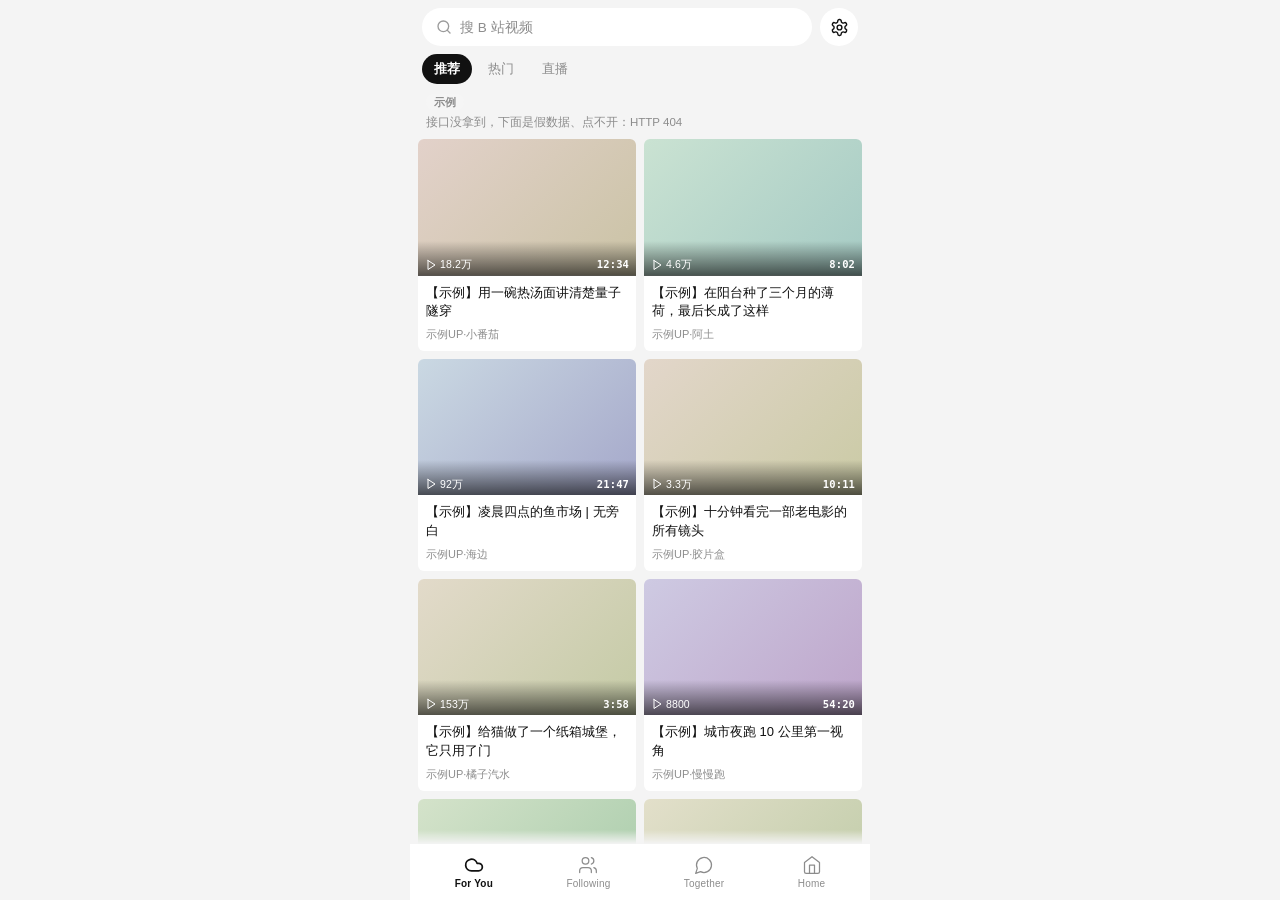
==== commit 4bab06e5: "逛片页接口没拿到时说清原因、示例片点不开不再白屏，播放页开片失败钉一张说明卡；搜索写进网址、返回回到原来的结果和位置；关注页能翻页、多一张「关注列表」；返回钮不再截断慢的返回 Co-Authored-" ====
--- a/client/browse/index.html
+++ b/client/browse/index.html
@@ -14,7 +14,7 @@
      部署要改的东西都在 config.js。
      图标：Lucide（https://lucide.dev ，ISC License，Copyright (c) Lucide Contributors 2022；
      portions (c) Cole Bemis 2013-2022, Feather, MIT）为主，另有两枚与 Feather Icons（MIT）相同，见 icons.js 和仓库根目录 NOTICE。 -->
-<script src="config.js?v=8"></script>
+<script src="config.js?v=10"></script>
 <script>/* 在样式表加载前先把皮肤和日夜写到 <html> 上，免得开页闪一下。
    日夜的优先级：地址里的 ?theme= > 用户在设置里选过的 > config.followThemeKey 指向的键 > 系统深浅色。
    皮肤同理（?skin= > 选过的），只认 custom，其他值一律当黑白（bw）。 */
@@ -37,7 +37,7 @@
   document.querySelector('meta[name="theme-color"]').content = t === "dark" ? "#0a0a0a" : "#ffffff";
 })();</script>
 <link rel="stylesheet" href="skins.css?v=9">
-<link rel="stylesheet" href="app.css?v=11">
+<link rel="stylesheet" href="app.css?v=13">
 </head>
 <body>
 <div id="skin-bg"></div>
@@ -74,6 +74,6 @@
 <script>window.BILITUBE_ICONS.mount();</script>
 <script src="demo.js?v=2"></script>
 <script src="prefs.js?v=5"></script>
-<script src="app.js?v=11"></script>
+<script src="app.js?v=13"></script>
 </body>
 </html>
--- a/client/browse/app.css
+++ b/client/browse/app.css
@@ -123,6 +123,8 @@
 .empty-line { padding: 18px 16px; color: var(--muted); font-size: 12.5px; letter-spacing: .02em; }
 .demo { font-size: 10.5px; font-weight: 600; color: var(--muted); background: var(--milk); border-radius: var(--r-full); padding: 2px 8px; }
 .demo-row { padding: 0 16px 8px; }
+.ups-n { font-size: 12px; color: var(--muted); padding: 2px 0 6px; }   /* 关注列表顶上「N 位 · 按最常访问排」 */
+.demo-why { display: block; margin-top: 4px; font-size: 11.5px; line-height: 1.5; color: var(--muted); word-break: break-word; }
 
 /* 标签：未选中只有灰字，选中为实底（推荐/热门/直播、关注里的人、追番/追剧） */
 .tabs { display: flex; align-items: center; gap: 4px; padding: 0 12px 8px; overflow-x: auto; scrollbar-width: none; }
@@ -267,6 +269,24 @@
 .ln.ai .who { font-size: 11px; font-weight: 600; color: var(--muted); margin-right: 6px; }
 .ln .more-lines { font-size: 12px; color: var(--muted); padding-left: 58px; }
 .mo { font-size: 13px; font-weight: 600; color: var(--muted); padding: 6px 16px 10px; }
+/* 「聊过」页顶上的找片条：就是逛片页顶栏那条搜索胶囊（.search-bar），放在页面里，不挤顶栏；命中的词用主题色加粗加下划线 */
+.tk-search { margin: 2px 10px 4px; }
+#tkList .tk-cards > .mo:first-child { padding-top: 10px; }
+mark.hl { background: none; color: var(--key); font-weight: 700; text-decoration: underline; text-decoration-thickness: 1.5px; text-underline-offset: 3px; }   /* 没挑主题色时 --key 就是字色，光加粗不够显，补一道下划线 */
+.tk-hits-n { font-size: 11px; color: var(--muted); padding-left: 58px; }
+.tk-all { align-self: flex-start; margin: 6px 0 0 50px; font-size: 12px; }
+/* 「聊过」页横滑删除：用上面「横滑删除」那套 .sw，跟手的是整张卡；外层接过卡片的外边距和圆角，底下的删除垫在圆角里 */
+.tk-sw { margin: 0 10px 10px; border-radius: var(--r-s); }
+.tk-sw > .card { margin: 0; position: relative; touch-action: pan-y; will-change: transform; transition: transform var(--t-base) var(--ease-out), background var(--t-fast) var(--ease-out); }
+.tk-sw.gone > .card { transition: transform .26s var(--ease-out); }
+.sw-x { display: none; }
+/* 桌面（鼠标）：右上角一颗淡淡的小叉，移到卡上才看得见；手机上没有，靠滑 */
+@media (hover: hover) and (pointer: fine) {
+  .sw-x { position: absolute; top: 4px; right: 4px; width: 24px; height: 24px; display: grid; place-items: center; padding: 0; border: 0; border-radius: var(--r-full); background: none; color: var(--muted); opacity: 0; cursor: pointer; transition: opacity var(--t-fast) var(--ease-out); }
+  .tk-sw:hover .sw-x, .sw-x:focus-visible { opacity: .7; }
+  .sw-x:hover { opacity: 1; background: var(--milk); color: var(--ink-soft); }
+  .tk-sw .tk-film .tx { padding-right: 14px; }
+}
 
 /* ── 按压手感（照 eryu）：按下时过渡缩短到 --t-press，松手再按原速回弹 ── */
 button:active, .nav-item:active, .row:active, .tab:active, .vc:active, .post:active, .lv:active {
@@ -280,6 +300,7 @@
   background: rgb(var(--pop-rgb)); color: var(--on-pop); font-size: 12.5px; padding: 8px 16px; border-radius: var(--r-full);
   white-space: nowrap; animation: fadeUp var(--t-fast) var(--ease-out);   /* 照 eryu .toast 的 fadeUp，补上 translateX(-50%) */
 }
+.toast.long { white-space: normal; width: max-content; max-width: calc(100vw - 32px); border-radius: 14px; line-height: 1.55; }
 @keyframes fadeUp {
   from { opacity: 0; transform: translateX(-50%) translateY(8px); }
   to { opacity: 1; transform: translateX(-50%) translateY(0); }
@@ -342,7 +363,7 @@
 html[data-bg="own"] .row, html[data-bg="own"] .sw { border-radius: var(--r-s); }
 html[data-bg="own"] .lv { padding: 8px 10px; }
 html[data-bg="own"] .lv + .lv { margin-top: 6px; }
-html[data-bg="own"] .sw.l .row, html[data-bg="own"] .sw.r .row { background: var(--paper); }   /* 横滑时挡住底下那层删除按钮 */
+html[data-bg="own"] .sw.l .row, html[data-bg="own"] .sw.r .row, html[data-bg="own"] .sw.l > .card, html[data-bg="own"] .sw.r > .card { background: var(--paper); }   /* 横滑时挡住底下那层删除按钮 */
 html[data-bg="own"] .av { background-color: var(--film-2); }   /* 没头像时的圆别显示成实心灰块 */
 html[data-bg="own"] .ts, html[data-bg="own"] .row:active, html[data-bg="own"] .lv:active, html[data-bg="own"] .gi:active { background: var(--film-2); }
 
